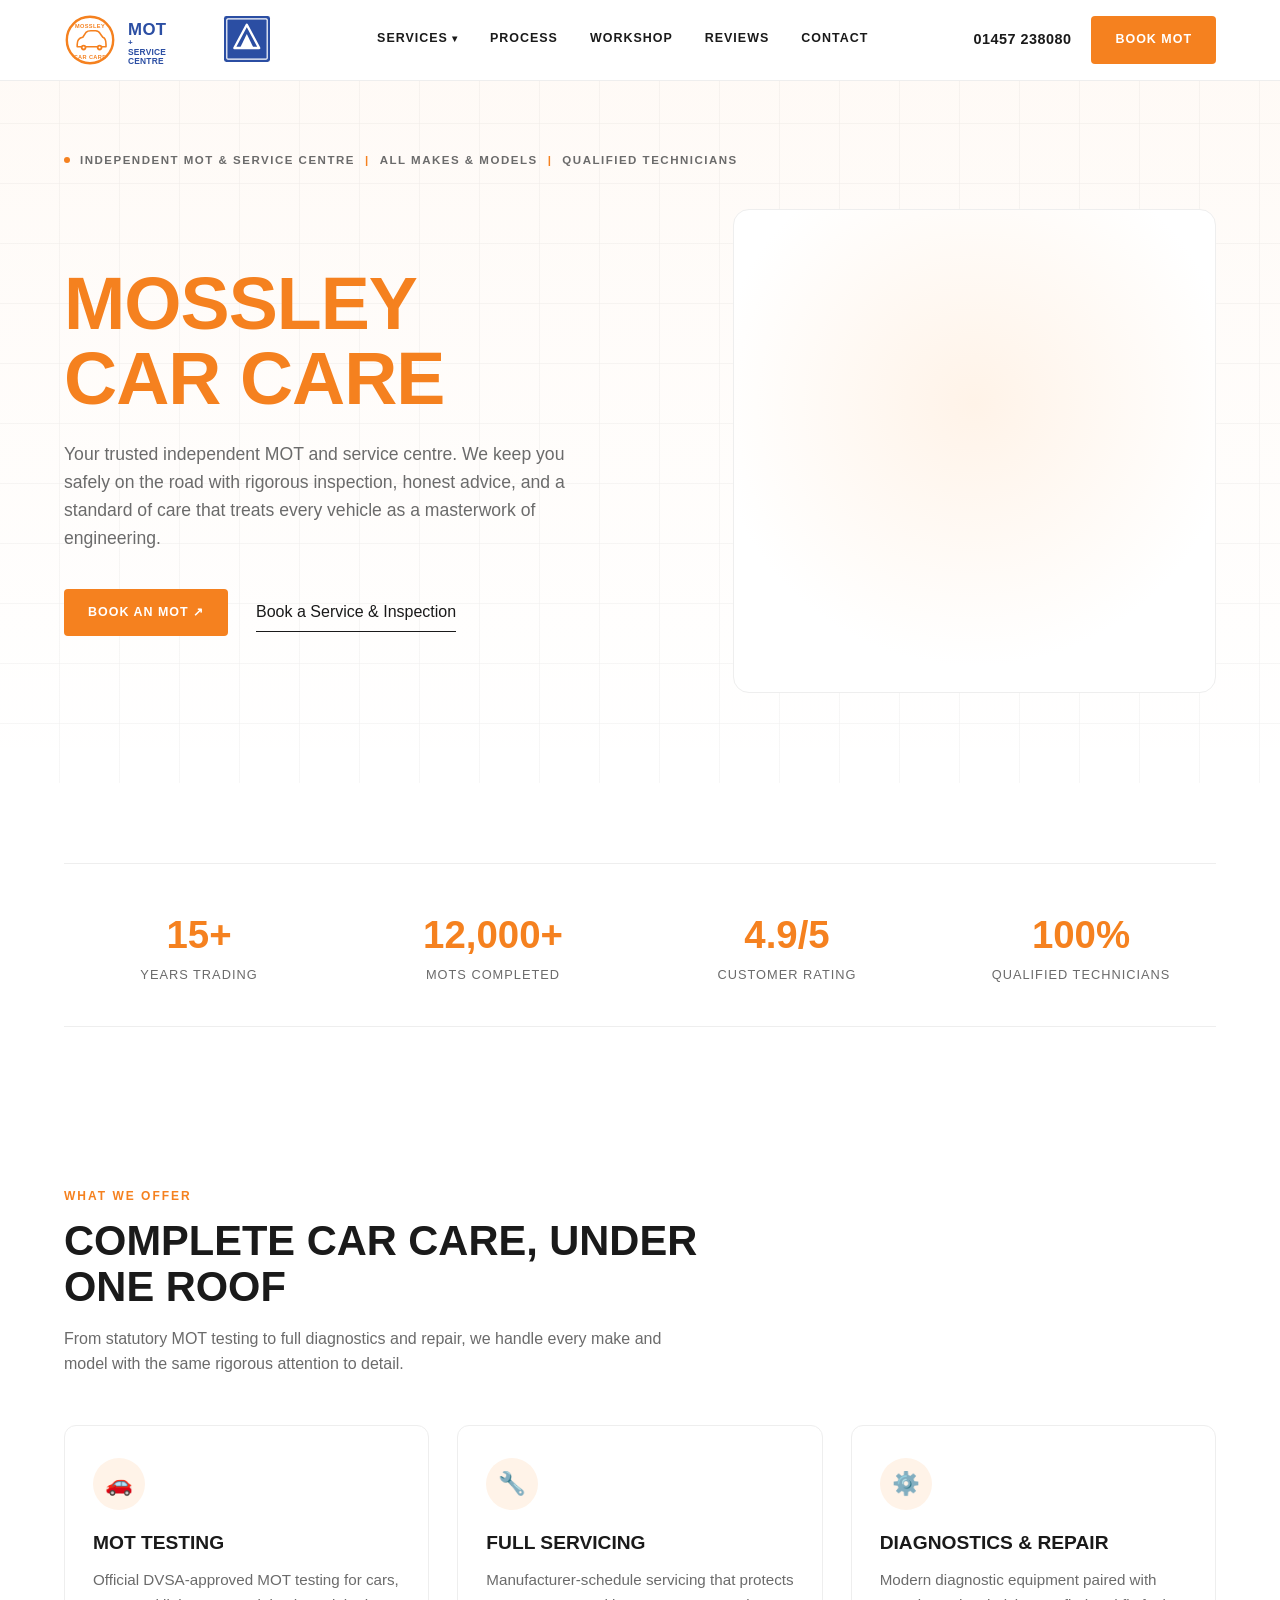
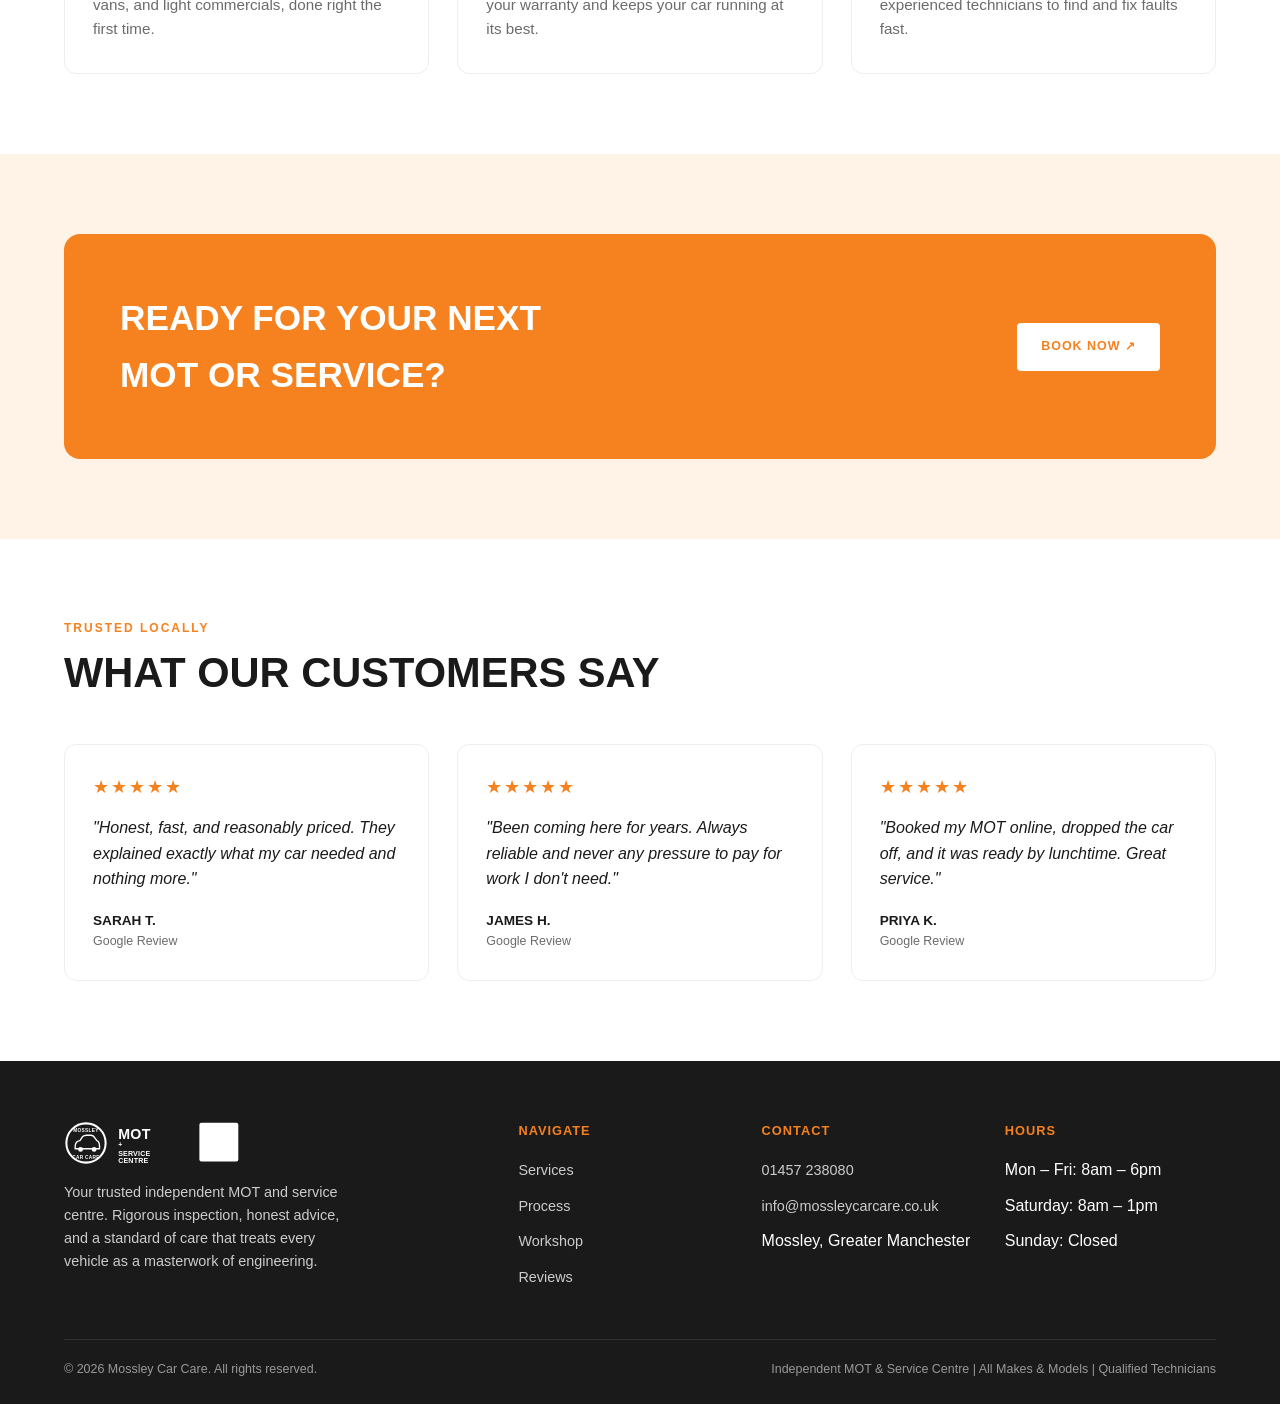
==== index.html @ e3f889cd "Add Tyres & Alignment page (batch 1: tyres, index)" ====
<!DOCTYPE html>
<html lang="en">
<head>
<meta charset="UTF-8">
<meta name="viewport" content="width=device-width, initial-scale=1.0">
<title>Home | Mossley Car Care</title>
<meta name="description" content="Trusted independent MOT and service centre in Mossley. All makes and models, qualified technicians.">
<link rel="stylesheet" href="style.css">
</head>
<body>
<header>
  <div class="nav-wrap">
    <a href="index.html" class="logo">
      <img src="logo.svg" alt="Mossley Car Care - MOT and Service Centre" class="logo-img">
    </a>
    <nav class="main-nav">
      <ul>
        <li class="dropdown">
          <a href="services.html" class="dropdown-toggle">Services <span class="caret">&#9662;</span></a>
          <ul class="dropdown-menu">
            <li><a href="mot-testing.html">MOT Testing</a></li>
            <li><a href="service-inspection.html">Full &amp; Interim Servicing</a></li>
            <li><a href="diagnostics.html">Diagnostics</a></li>
            <li><a href="brakes-suspension.html">Brakes &amp; Suspension</a></li>
            <li><a href="tyres.html">Tyres &amp; Alignment</a></li>
            <li><a href="services.html#air-conditioning">Air Conditioning</a></li>
            <li><a href="services.html#clutch-gearbox">Clutch &amp; Gearbox</a></li>
            <li><a href="services.html#batteries-electrics">Batteries &amp; Electrics</a></li>
            <li><a href="services.html#pre-purchase-inspection">Pre-Purchase Inspection</a></li>
          </ul>
        </li>
        <li><a href="process.html" class="">Process</a></li>
        <li><a href="workshop.html" class="">Workshop</a></li>
        <li><a href="reviews.html" class="">Reviews</a></li>
        <li><a href="contact.html" class="">Contact</a></li>
      </ul>
    </nav>
    <div class="nav-cta">
      <a href="tel:+441457238080" class="phone-link">01457 238080</a>
      <a href="contact.html" class="btn btn-primary">Book MOT</a>
      <button class="hamburger">&#9776;</button>
    </div>
  </div>
</header>

<section class="hero">
  <div class="container">
    <div class="hero-tag">
      <span class="dot"></span> INDEPENDENT MOT &amp; SERVICE CENTRE
      <span class="sep">|</span> ALL MAKES &amp; MODELS
      <span class="sep">|</span> QUALIFIED TECHNICIANS
    </div>
    <div class="hero-grid">
      <div>
        <h1>Mossley<br>Car Care</h1>
        <p class="lead">Your trusted independent MOT and service centre. We keep you safely on the road with rigorous inspection, honest advice, and a standard of care that treats every vehicle as a masterwork of engineering.</p>
        <div class="hero-actions">
          <a href="contact.html" class="btn btn-primary">Book an MOT &#8599;</a>
          <a href="services.html" class="btn-outline">Book a Service &amp; Inspection</a>
        </div>
      </div>
      <div class="hero-visual"></div>
    </div>
  </div>
</section>

<section>
  <div class="container">
    <div class="stats">
      <div class="stat"><div class="num">15+</div><div class="label">Years Trading</div></div>
      <div class="stat"><div class="num">12,000+</div><div class="label">MOTs Completed</div></div>
      <div class="stat"><div class="num">4.9/5</div><div class="label">Customer Rating</div></div>
      <div class="stat"><div class="num">100%</div><div class="label">Qualified Technicians</div></div>
    </div>
  </div>
</section>

<section>
  <div class="container">
    <div class="section-head">
      <div class="eyebrow">What We Offer</div>
      <h2>Complete Car Care, Under One Roof</h2>
      <p>From statutory MOT testing to full diagnostics and repair, we handle every make and model with the same rigorous attention to detail.</p>
    </div>
    <div class="grid grid-3">
      <div class="card">
        <div class="icon-circle">&#128663;</div>
        <h3>MOT Testing</h3>
        <p>Official DVSA-approved MOT testing for cars, vans, and light commercials, done right the first time.</p>
      </div>
      <div class="card">
        <div class="icon-circle">&#128295;</div>
        <h3>Full Servicing</h3>
        <p>Manufacturer-schedule servicing that protects your warranty and keeps your car running at its best.</p>
      </div>
      <div class="card">
        <div class="icon-circle">&#9881;&#65039;</div>
        <h3>Diagnostics &amp; Repair</h3>
        <p>Modern diagnostic equipment paired with experienced technicians to find and fix faults fast.</p>
      </div>
    </div>
  </div>
</section>

<section class="section-alt">
  <div class="container">
    <div class="cta-band">
      <h2>Ready for your next MOT or service?</h2>
      <a href="contact.html" class="btn btn-primary">Book Now &#8599;</a>
    </div>
  </div>
</section>

<section>
  <div class="container">
    <div class="section-head">
      <div class="eyebrow">Trusted Locally</div>
      <h2>What Our Customers Say</h2>
    </div>
    <div class="grid grid-3">
      <div class="review-card">
        <div class="stars">&#9733;&#9733;&#9733;&#9733;&#9733;</div>
        <p class="quote">"Honest, fast, and reasonably priced. They explained exactly what my car needed and nothing more."</p>
        <div class="review-author">Sarah T.</div>
        <div class="review-source">Google Review</div>
      </div>
      <div class="review-card">
        <div class="stars">&#9733;&#9733;&#9733;&#9733;&#9733;</div>
        <p class="quote">"Been coming here for years. Always reliable and never any pressure to pay for work I don't need."</p>
        <div class="review-author">James H.</div>
        <div class="review-source">Google Review</div>
      </div>
      <div class="review-card">
        <div class="stars">&#9733;&#9733;&#9733;&#9733;&#9733;</div>
        <p class="quote">"Booked my MOT online, dropped the car off, and it was ready by lunchtime. Great service."</p>
        <div class="review-author">Priya K.</div>
        <div class="review-source">Google Review</div>
      </div>
    </div>
  </div>
</section>

<footer>
  <div class="container">
    <div class="footer-grid">
      <div>
        <a href="index.html" class="logo" style="margin-bottom:16px;display:flex;">
          <img src="logo.svg" alt="Mossley Car Care" class="logo-img logo-img-footer">
        </a>
        <p style="margin-top:14px;max-width:280px;">Your trusted independent MOT and service centre. Rigorous inspection, honest advice, and a standard of care that treats every vehicle as a masterwork of engineering.</p>
      </div>
      <div>
        <h4>Navigate</h4>
        <ul>
          <li><a href="services.html">Services</a></li>
          <li><a href="process.html">Process</a></li>
          <li><a href="workshop.html">Workshop</a></li>
          <li><a href="reviews.html">Reviews</a></li>
        </ul>
      </div>
      <div>
        <h4>Contact</h4>
        <ul>
          <li><a href="tel:+441457238080">01457 238080</a></li>
          <li><a href="mailto:info@mossleycarcare.co.uk">info@mossleycarcare.co.uk</a></li>
          <li>Mossley, Greater Manchester</li>
        </ul>
      </div>
      <div>
        <h4>Hours</h4>
        <ul>
          <li>Mon &ndash; Fri: 8am &ndash; 6pm</li>
          <li>Saturday: 8am &ndash; 1pm</li>
          <li>Sunday: Closed</li>
        </ul>
      </div>
    </div>
    <div class="footer-bottom">
      <span>&copy; <span id="year"></span> Mossley Car Care. All rights reserved.</span>
      <span>Independent MOT &amp; Service Centre | All Makes &amp; Models | Qualified Technicians</span>
    </div>
  </div>
</footer>
<script src="script.js"></script>
</body>
</html>
---- style.css ----
:root{
  --orange:#f5811f;
  --orange-dark:#d96b0f;
  --orange-light:#fff3e8;
  --black:#1a1a1a;
  --gray:#6b6b6b;
  --border:#eee;
  --white:#ffffff;
}
*{box-sizing:border-box;margin:0;padding:0;}
html{scroll-behavior:smooth;}
body{
  font-family:'Helvetica Neue',Arial,sans-serif;
  color:var(--black);
  background:var(--white);
  line-height:1.6;
}
a{text-decoration:none;color:inherit;}
ul{list-style:none;}
img{max-width:100%;display:block;}
.container{max-width:1200px;margin:0 auto;padding:0 24px;}

/* Header */
header{
  border-bottom:1px solid var(--border);
  position:sticky;top:0;background:#fff;z-index:100;
}
.nav-wrap{
  display:flex;align-items:center;justify-content:space-between;
  padding:14px 24px;max-width:1200px;margin:0 auto;
}
.logo{display:flex;align-items:center;}
nav.main-nav ul{display:flex;gap:32px;}
nav.main-nav > ul > li{position:relative;}
nav.main-nav a{
  font-size:.78rem;letter-spacing:1px;text-transform:uppercase;
  font-weight:600;color:var(--black);
  transition:color .2s;
  padding:6px 0;
  border-bottom:2px solid transparent;
  display:inline-flex;align-items:center;gap:4px;
}
nav.main-nav a:hover, nav.main-nav a.active{
  color:var(--orange);border-color:var(--orange);
}
.caret{font-size:.65rem;transition:transform .2s;}
.dropdown:hover .caret{transform:rotate(180deg);}

/* Dropdown menu */
.dropdown{position:relative;}
.dropdown-menu{
  position:absolute;top:100%;left:-16px;
  background:#fff;border:1px solid var(--border);border-radius:8px;
  box-shadow:0 12px 30px rgba(0,0,0,.08);
  padding:10px;min-width:230px;
  opacity:0;visibility:hidden;transform:translateY(8px);
  transition:opacity .2s, transform .2s, visibility .2s;
  z-index:200;
  display:flex;flex-direction:column;gap:2px;
}
.dropdown:hover .dropdown-menu,
.dropdown.open .dropdown-menu{
  opacity:1;visibility:visible;transform:translateY(0);
}
.dropdown-menu li{width:100%;}
.dropdown-menu a{
  display:block;padding:10px 12px;border-radius:6px;
  font-size:.78rem;letter-spacing:.5px;text-transform:none;
  font-weight:600;color:var(--black);border-bottom:none;
  white-space:nowrap;
}
.dropdown-menu a:hover{background:var(--orange-light);color:var(--orange-dark);}

.btn{
  display:inline-flex;align-items:center;gap:8px;
  padding:12px 22px;font-size:.78rem;letter-spacing:1px;
  text-transform:uppercase;font-weight:700;border-radius:4px;
  border:2px solid transparent;cursor:pointer;transition:all .2s;
}
.btn-primary{background:var(--orange);color:#fff;}
.btn-primary:hover{background:var(--orange-dark);}
.btn-outline{background:transparent;color:var(--black);border-bottom:1px solid var(--black);border-radius:0;padding:6px 0;}
.btn-outline:hover{color:var(--orange);border-color:var(--orange);}
.nav-cta{display:flex;align-items:center;gap:20px;}
.hamburger{display:none;font-size:1.5rem;background:none;border:none;cursor:pointer;}

/* Hero */
.hero{
  position:relative;overflow:hidden;
  background:
    linear-gradient(180deg, rgba(245,129,31,.04), rgba(245,129,31,0)),
    repeating-linear-gradient(0deg, transparent, transparent 59px, var(--border) 60px),
    repeating-linear-gradient(90deg, transparent, transparent 59px, var(--border) 60px);
  padding:70px 0 90px;
}
.hero-tag{
  display:flex;flex-wrap:wrap;gap:10px;align-items:center;
  font-size:.72rem;letter-spacing:1.5px;text-transform:uppercase;
  color:var(--gray);font-weight:600;margin-bottom:40px;
}
.hero-tag .dot{width:6px;height:6px;border-radius:50%;background:var(--orange);}
.hero-tag span.sep{color:var(--orange);}
.hero-grid{display:grid;grid-template-columns:1.3fr 1fr;gap:40px;align-items:center;}
.hero h1{
  font-size:clamp(2.6rem,6vw,4.6rem);
  font-weight:900;color:var(--orange);text-transform:uppercase;
  line-height:1.02;letter-spacing:-1px;margin-bottom:24px;
}
.hero p.lead{font-size:1.1rem;color:var(--gray);max-width:520px;margin-bottom:36px;}
.hero-actions{display:flex;gap:28px;align-items:center;flex-wrap:wrap;}
.hero-visual{
  aspect-ratio:1/1;border-radius:16px;
  background:radial-gradient(circle at 50% 40%, var(--orange-light), #fff 70%);
  border:1px solid var(--border);
}

/* Page header (non-home) */
.page-hero{
  padding:64px 0 40px;border-bottom:1px solid var(--border);
  background:linear-gradient(180deg, var(--orange-light), #fff);
}
.page-hero .eyebrow{
  color:var(--orange);font-weight:700;letter-spacing:2px;
  text-transform:uppercase;font-size:.75rem;margin-bottom:14px;
}
.page-hero h1{font-size:clamp(2rem,4.5vw,3.2rem);font-weight:900;text-transform:uppercase;color:var(--black);margin-bottom:16px;}
.page-hero p{color:var(--gray);max-width:640px;font-size:1.05rem;}

section{padding:80px 0;}
.section-alt{background:var(--orange-light);}
.section-head{max-width:640px;margin-bottom:48px;}
.section-head .eyebrow{color:var(--orange);font-weight:700;letter-spacing:2px;text-transform:uppercase;font-size:.75rem;margin-bottom:12px;}
.section-head h2{font-size:clamp(1.7rem,3.5vw,2.6rem);font-weight:900;text-transform:uppercase;line-height:1.1;}
.section-head p{color:var(--gray);margin-top:16px;}

/* Cards / grids */
.grid{display:grid;gap:28px;}
.grid-3{grid-template-columns:repeat(3,1fr);}
.grid-2{grid-template-columns:repeat(2,1fr);}
.card{
  border:1px solid var(--border);border-radius:12px;padding:32px 28px;
  background:#fff;transition:box-shadow .2s, transform .2s;
  scroll-margin-top:100px;
}
.card:hover{box-shadow:0 12px 30px rgba(245,129,31,.12);transform:translateY(-4px);}
.card .num{
  font-weight:900;color:var(--orange);font-size:.85rem;letter-spacing:1px;margin-bottom:14px;
}
.card h3{font-size:1.2rem;font-weight:800;text-transform:uppercase;margin-bottom:10px;}
.card p{color:var(--gray);font-size:.95rem;}
.icon-circle{
  width:52px;height:52px;border-radius:50%;background:var(--orange-light);
  display:flex;align-items:center;justify-content:center;font-size:1.4rem;margin-bottom:18px;color:var(--orange);
}

/* Steps (process) */
.steps{display:flex;flex-direction:column;}
.step{
  display:grid;grid-template-columns:90px 1fr;gap:24px;
  padding:32px 0;border-bottom:1px solid var(--border);
}
.step:last-child{border-bottom:none;}
.step .step-num{
  font-size:2.4rem;font-weight:900;color:var(--orange-light);
  -webkit-text-stroke:1.5px var(--orange);
}
.step h3{font-size:1.3rem;font-weight:800;text-transform:uppercase;margin-bottom:8px;}
.step p{color:var(--gray);}

/* Stats */
.stats{display:flex;justify-content:space-between;flex-wrap:wrap;gap:24px;border-top:1px solid var(--border);border-bottom:1px solid var(--border);padding:40px 0;}
.stat{text-align:center;flex:1;min-width:140px;}
.stat .num{font-size:2.4rem;font-weight:900;color:var(--orange);}
.stat .label{font-size:.8rem;text-transform:uppercase;letter-spacing:1px;color:var(--gray);}

/* Reviews */
.review-card{border:1px solid var(--border);border-radius:12px;padding:28px;background:#fff;}
.stars{color:var(--orange);letter-spacing:2px;margin-bottom:14px;font-size:1.1rem;}
.review-card p.quote{color:var(--black);margin-bottom:18px;font-style:italic;}
.review-author{font-weight:800;text-transform:uppercase;font-size:.85rem;}
.review-source{color:var(--gray);font-size:.78rem;}

/* Contact */
.contact-grid{display:grid;grid-template-columns:1fr 1fr;gap:48px;}
.contact-info .info-block{margin-bottom:28px;}
.contact-info h4{text-transform:uppercase;font-size:.8rem;letter-spacing:1px;color:var(--orange);font-weight:700;margin-bottom:8px;}
.contact-info p{color:var(--black);}
form{display:flex;flex-direction:column;gap:16px;}
form label{font-size:.78rem;text-transform:uppercase;letter-spacing:1px;font-weight:700;color:var(--black);}
form input, form textarea, form select{
  padding:13px 14px;border:1px solid var(--border);border-radius:6px;font-size:.95rem;font-family:inherit;background:#fafafa;
}
form input:focus, form textarea:focus, form select:focus{outline:none;border-color:var(--orange);background:#fff;}
.map-box{
  border-radius:12px;border:1px solid var(--border);
  background:repeating-linear-gradient(45deg, var(--orange-light), var(--orange-light) 10px, #fff 10px, #fff 20px);
  min-height:260px;display:flex;align-items:center;justify-content:center;
  color:var(--gray);font-weight:700;text-transform:uppercase;font-size:.85rem;letter-spacing:1px;
}

/* CTA band */
.cta-band{
  background:var(--orange);color:#fff;border-radius:16px;padding:56px;
  display:flex;justify-content:space-between;align-items:center;flex-wrap:wrap;gap:24px;
}
.cta-band h2{font-size:clamp(1.6rem,3vw,2.2rem);font-weight:900;text-transform:uppercase;max-width:500px;}
.cta-band .btn-primary{background:#fff;color:var(--orange);}
.cta-band .btn-primary:hover{background:#f2f2f2;}

/* Footer */
footer{background:var(--black);color:#fff;padding:60px 0 24px;}
.footer-grid{display:grid;grid-template-columns:2fr 1fr 1fr 1fr;gap:32px;margin-bottom:40px;}
.footer-grid h4{text-transform:uppercase;font-size:.8rem;letter-spacing:1px;color:var(--orange);margin-bottom:16px;}
.footer-grid p, .footer-grid a{color:#ccc;font-size:.9rem;}
.footer-grid ul li{margin-bottom:10px;}
.footer-grid a:hover{color:var(--orange);}
.footer-bottom{
  border-top:1px solid #333;padding-top:20px;
  display:flex;justify-content:space-between;flex-wrap:wrap;gap:12px;
  font-size:.78rem;color:#999;
}

/* Logo image */
.logo-img{
  height:52px;width:auto;display:block;
}
.logo-img-footer{
  height:44px;filter:brightness(0) invert(1);
}
.phone-link{
  font-weight:800;color:var(--black);font-size:.9rem;letter-spacing:.5px;
  transition:color .2s;
}
.phone-link:hover{color:var(--orange);}

@media(max-width:900px){
  nav.main-nav{display:none;}
  nav.main-nav.open{
    display:block;position:absolute;top:100%;left:0;right:0;
    background:#fff;border-bottom:1px solid var(--border);
    padding:16px 24px;
  }
  nav.main-nav.open ul{flex-direction:column;gap:0;}
  nav.main-nav.open .dropdown-menu{
    position:static;opacity:1;visibility:visible;transform:none;
    box-shadow:none;border:none;padding:0 0 0 16px;display:none;
  }
  nav.main-nav.open .dropdown.open .dropdown-menu{display:flex;}
  .hamburger{display:block;}
  .hero-grid{grid-template-columns:1fr;}
  .hero-visual{display:none;}
  .grid-3{grid-template-columns:1fr;}
  .grid-2{grid-template-columns:1fr;}
  .contact-grid{grid-template-columns:1fr;}
  .footer-grid{grid-template-columns:1fr 1fr;}
  .step{grid-template-columns:60px 1fr;}
  .phone-link{display:none;}
  .logo-img{height:42px;}
}
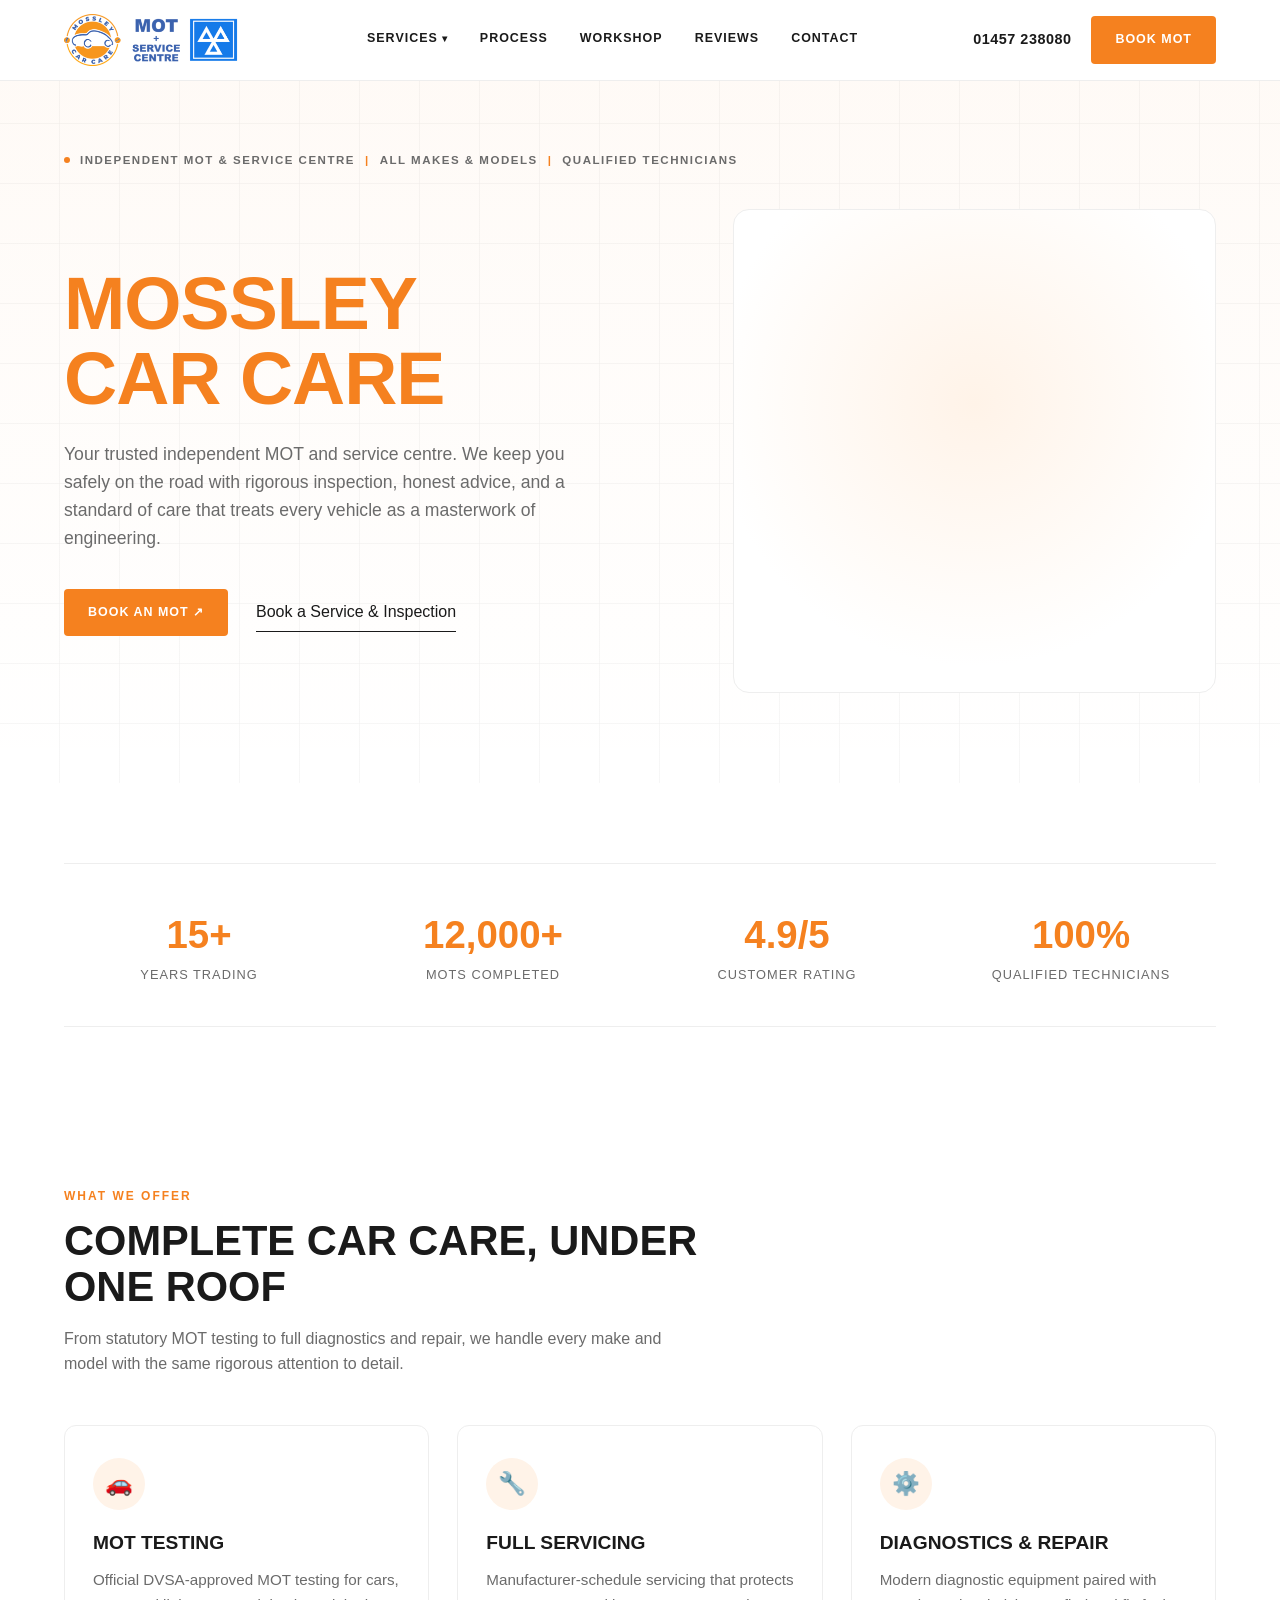
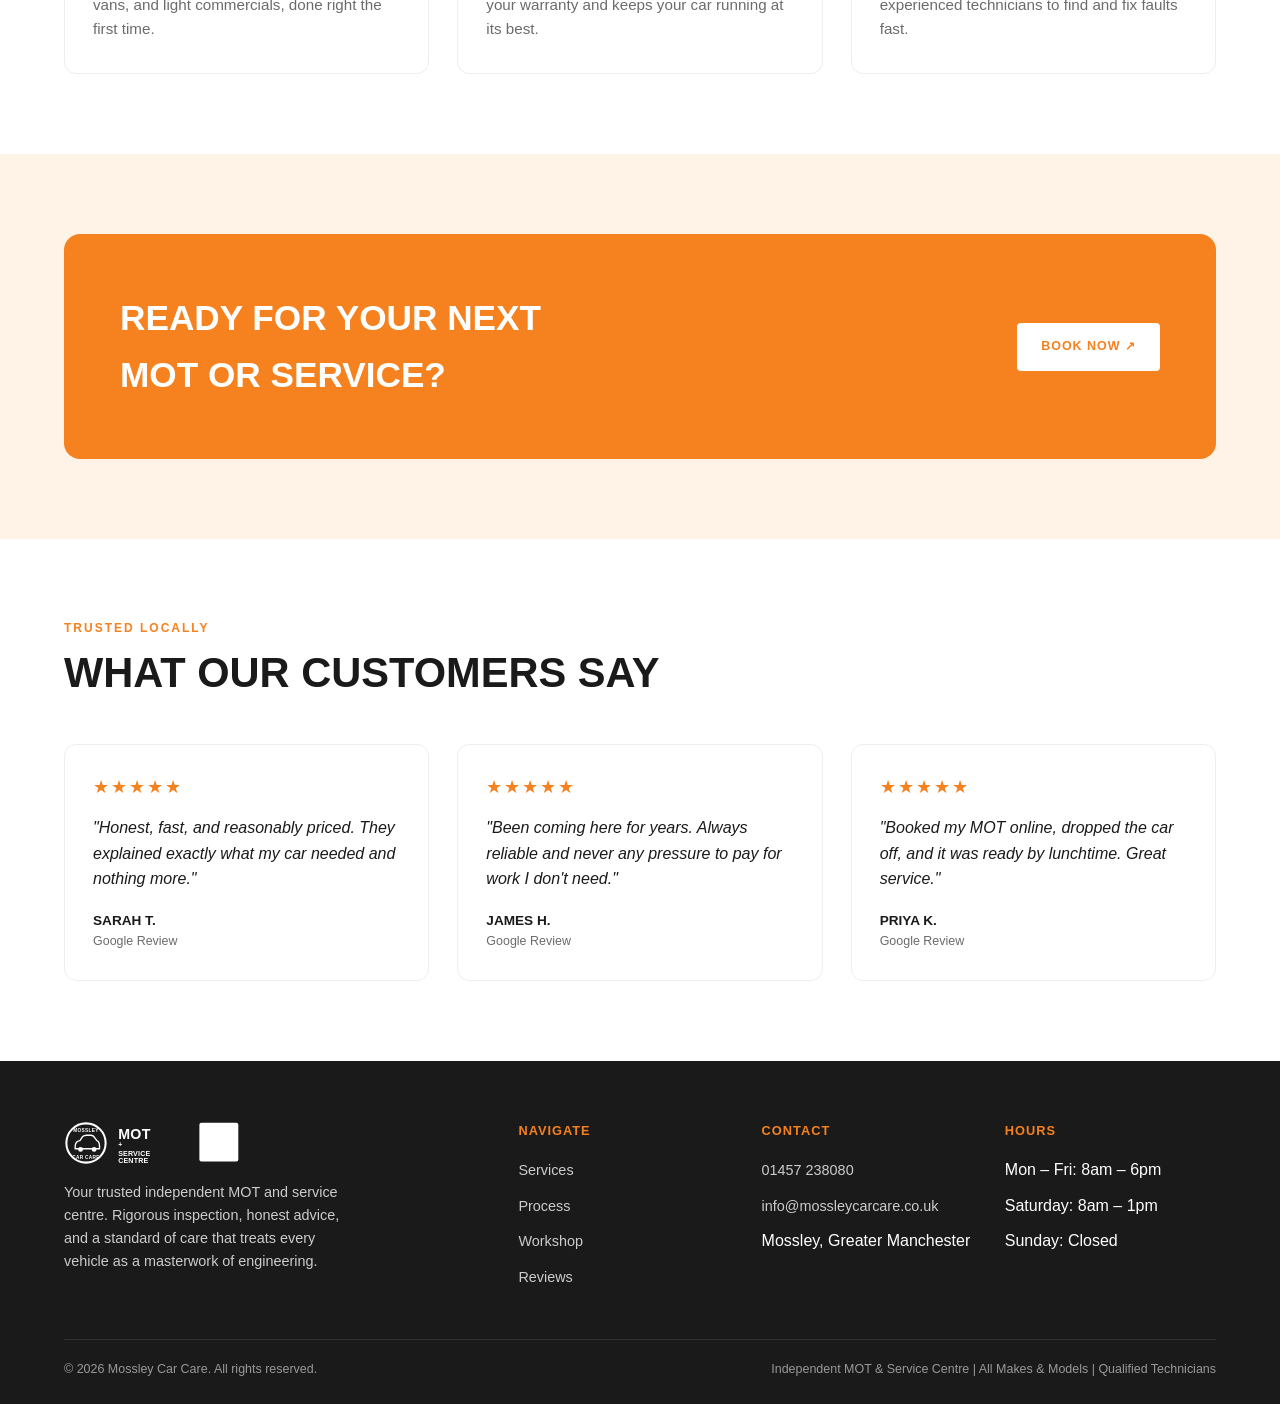
==== commit 5978a608: "Update logo image source in index.html" ====
--- a/index.html
+++ b/index.html
@@ -11,7 +11,7 @@
 <header>
   <div class="nav-wrap">
     <a href="index.html" class="logo">
-      <img src="logo.svg" alt="Mossley Car Care - MOT and Service Centre" class="logo-img">
+      <img src="logo-mossley-car-care-mot-service-centre-mot-372x103.png" alt="Mossley Car Care - MOT and Service Centre" class="logo-img">
     </a>
     <nav class="main-nav">
       <ul>
@@ -23,10 +23,9 @@
             <li><a href="diagnostics.html">Diagnostics</a></li>
             <li><a href="brakes-suspension.html">Brakes &amp; Suspension</a></li>
             <li><a href="tyres.html">Tyres &amp; Alignment</a></li>
-            <li><a href="services.html#air-conditioning">Air Conditioning</a></li>
-            <li><a href="services.html#clutch-gearbox">Clutch &amp; Gearbox</a></li>
-            <li><a href="services.html#batteries-electrics">Batteries &amp; Electrics</a></li>
-            <li><a href="services.html#pre-purchase-inspection">Pre-Purchase Inspection</a></li>
+            <li><a href="air-conditioning.html">Air Conditioning</a></li>
+            <li><a href="exhaust.html">Exhaust</a></li>
+            <li><a href="batteries-electrics.html">Batteries &amp; Electrics</a></li>
           </ul>
         </li>
         <li><a href="process.html" class="">Process</a></li>
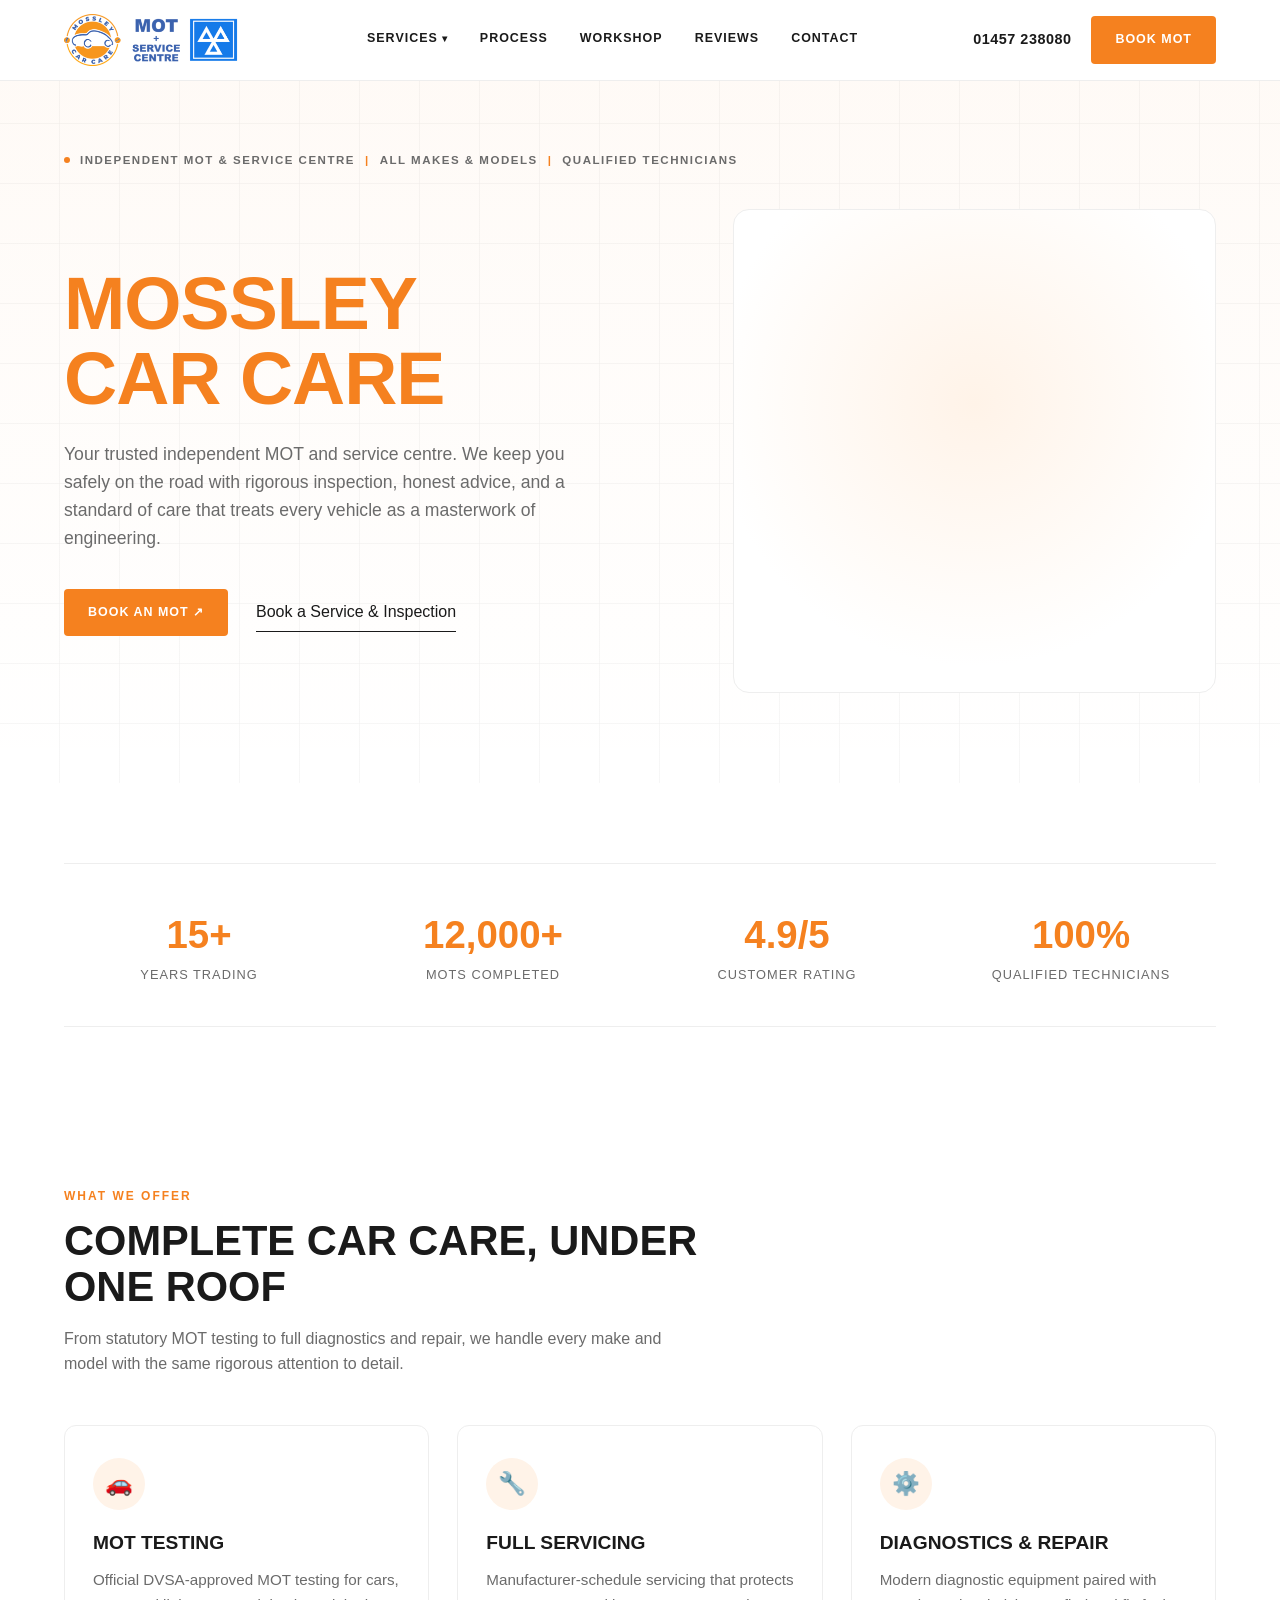
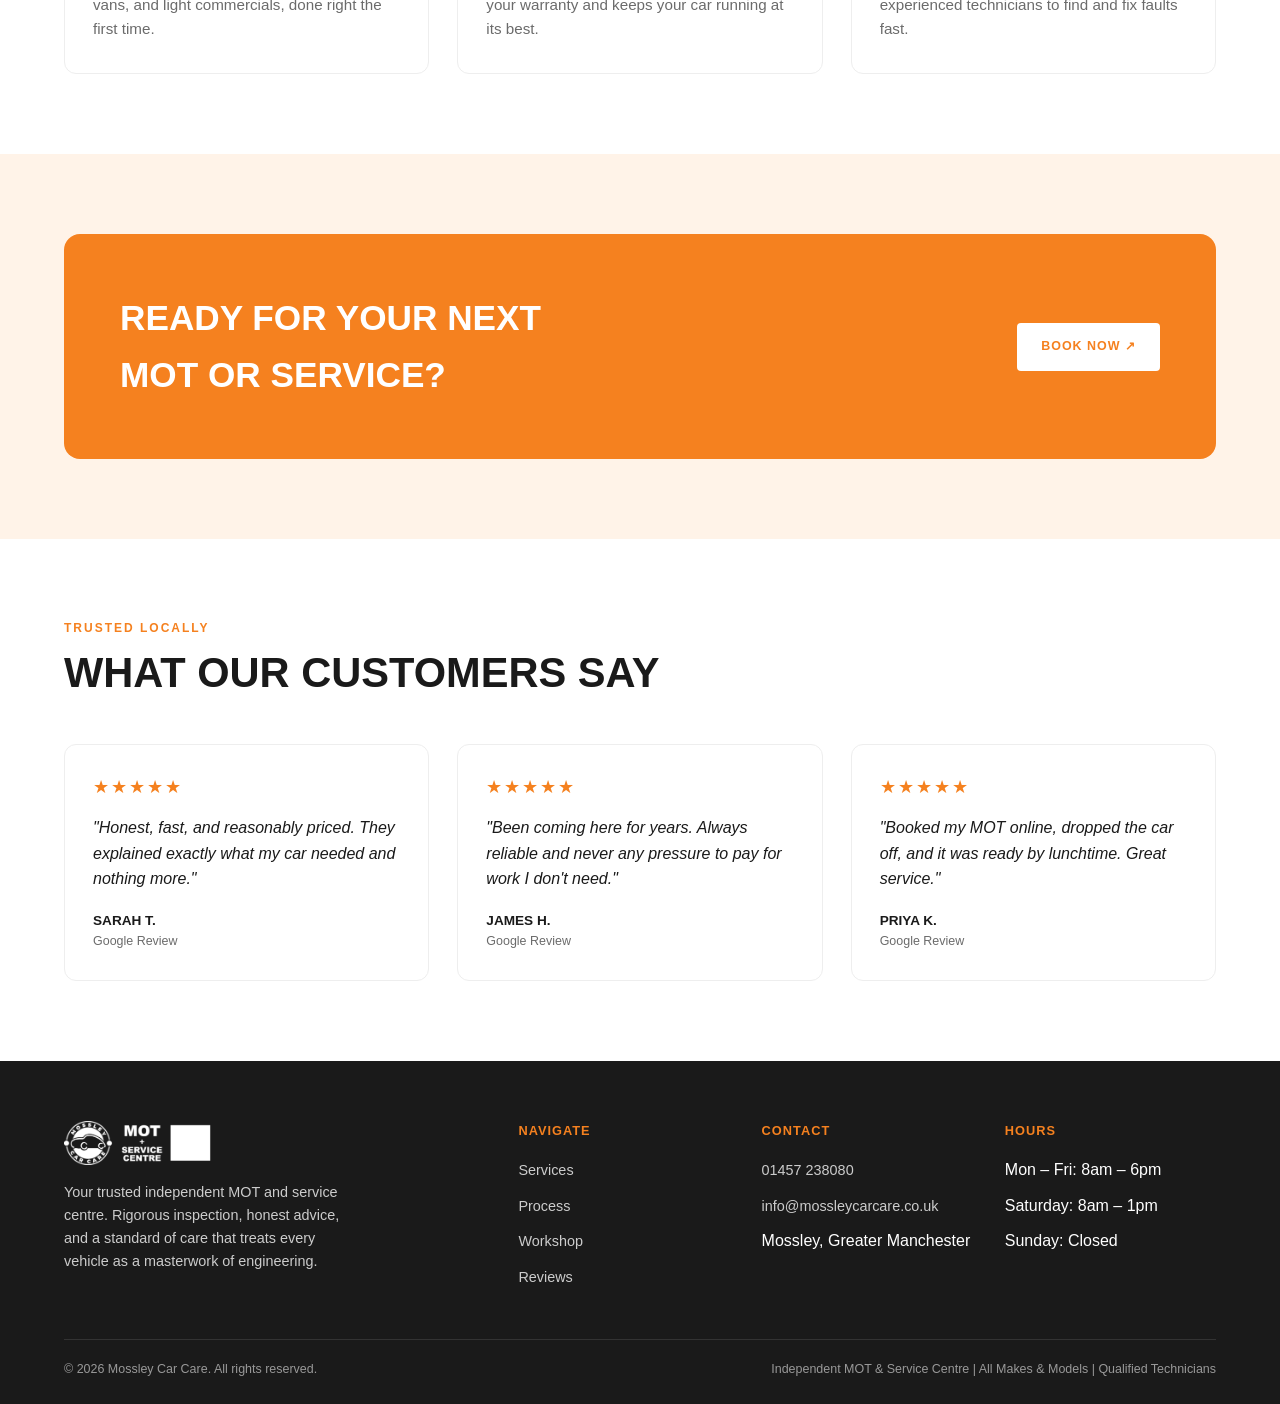
==== commit bd73af4e: "Update footer logo image in index.html" ====
--- a/index.html
+++ b/index.html
@@ -144,7 +144,7 @@
     <div class="footer-grid">
       <div>
         <a href="index.html" class="logo" style="margin-bottom:16px;display:flex;">
-          <img src="logo.svg" alt="Mossley Car Care" class="logo-img logo-img-footer">
+          <img src="logo-mossley-car-care-mot-service-centre-mot-372x103.png" alt="Mossley Car Care" class="logo-img logo-img-footer">
         </a>
         <p style="margin-top:14px;max-width:280px;">Your trusted independent MOT and service centre. Rigorous inspection, honest advice, and a standard of care that treats every vehicle as a masterwork of engineering.</p>
       </div>
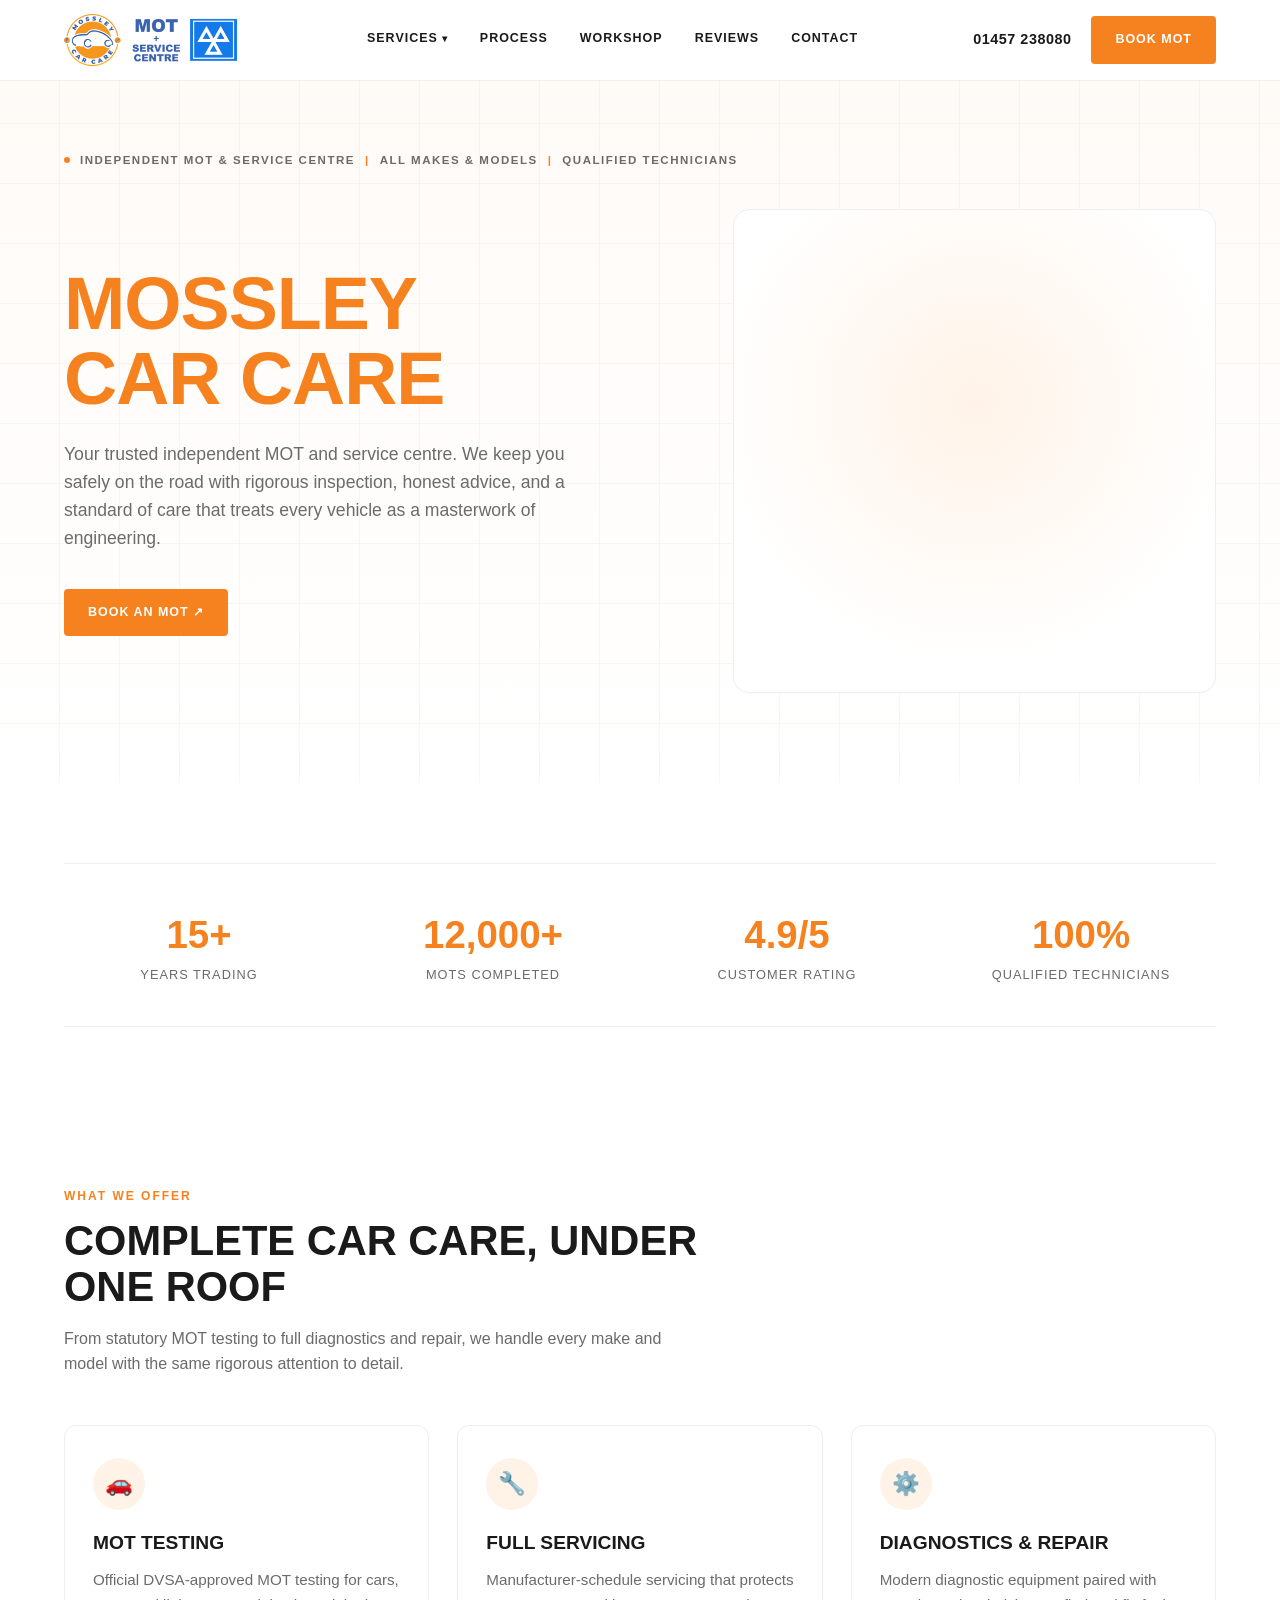
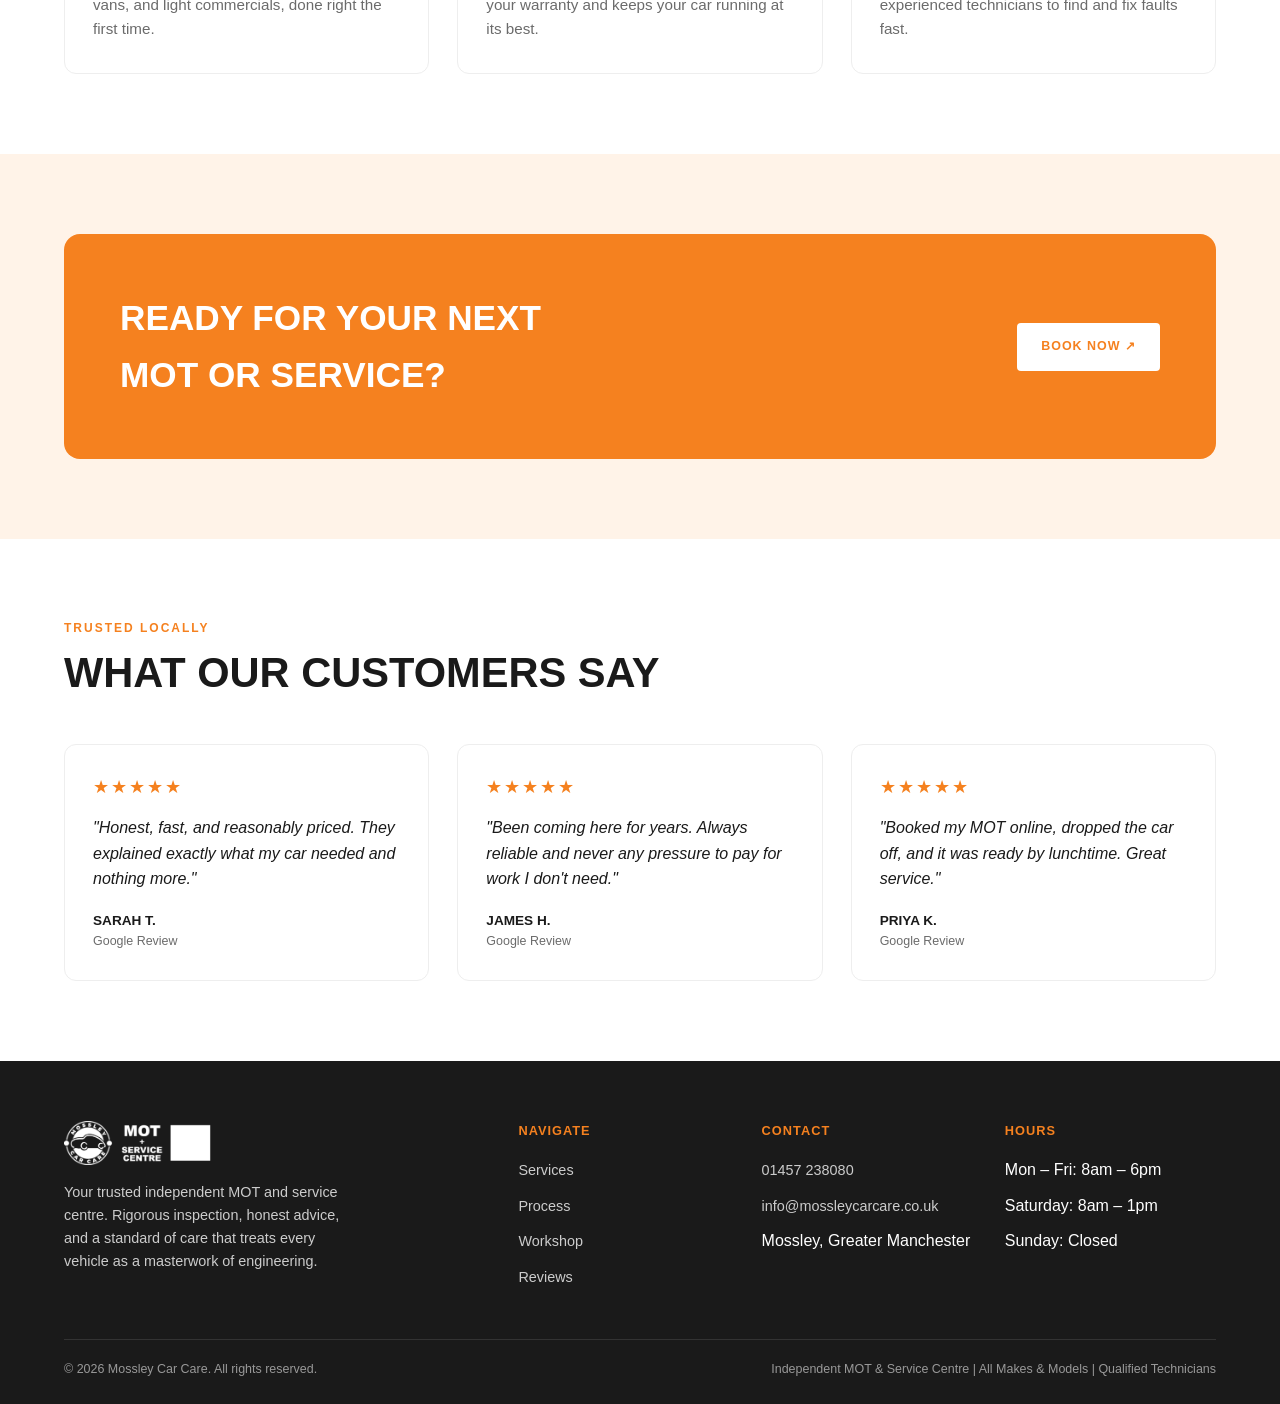
==== commit 9cd9d01d: "Remove 'Book a Service & Inspection' link" ====
--- a/index.html
+++ b/index.html
@@ -55,7 +55,6 @@
         <p class="lead">Your trusted independent MOT and service centre. We keep you safely on the road with rigorous inspection, honest advice, and a standard of care that treats every vehicle as a masterwork of engineering.</p>
         <div class="hero-actions">
           <a href="contact.html" class="btn btn-primary">Book an MOT &#8599;</a>
-          <a href="services.html" class="btn-outline">Book a Service &amp; Inspection</a>
         </div>
       </div>
       <div class="hero-visual"></div>
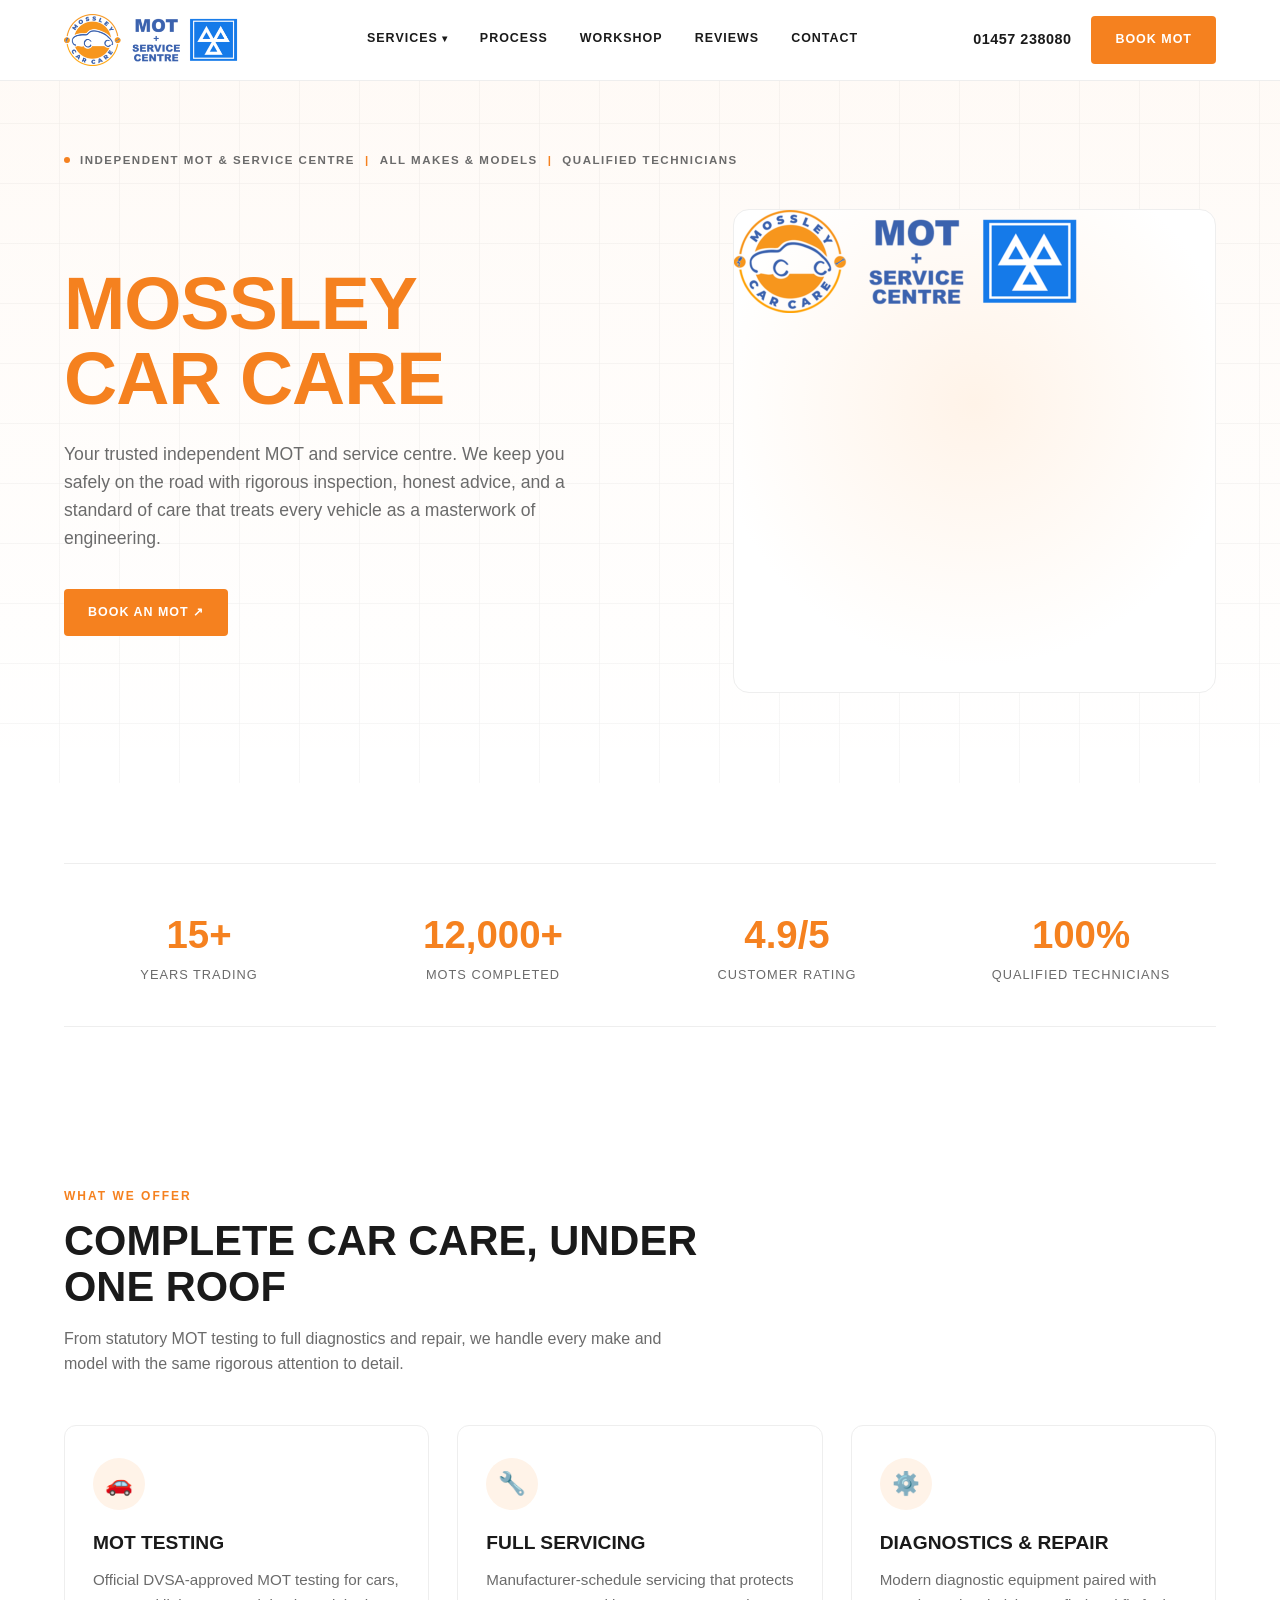
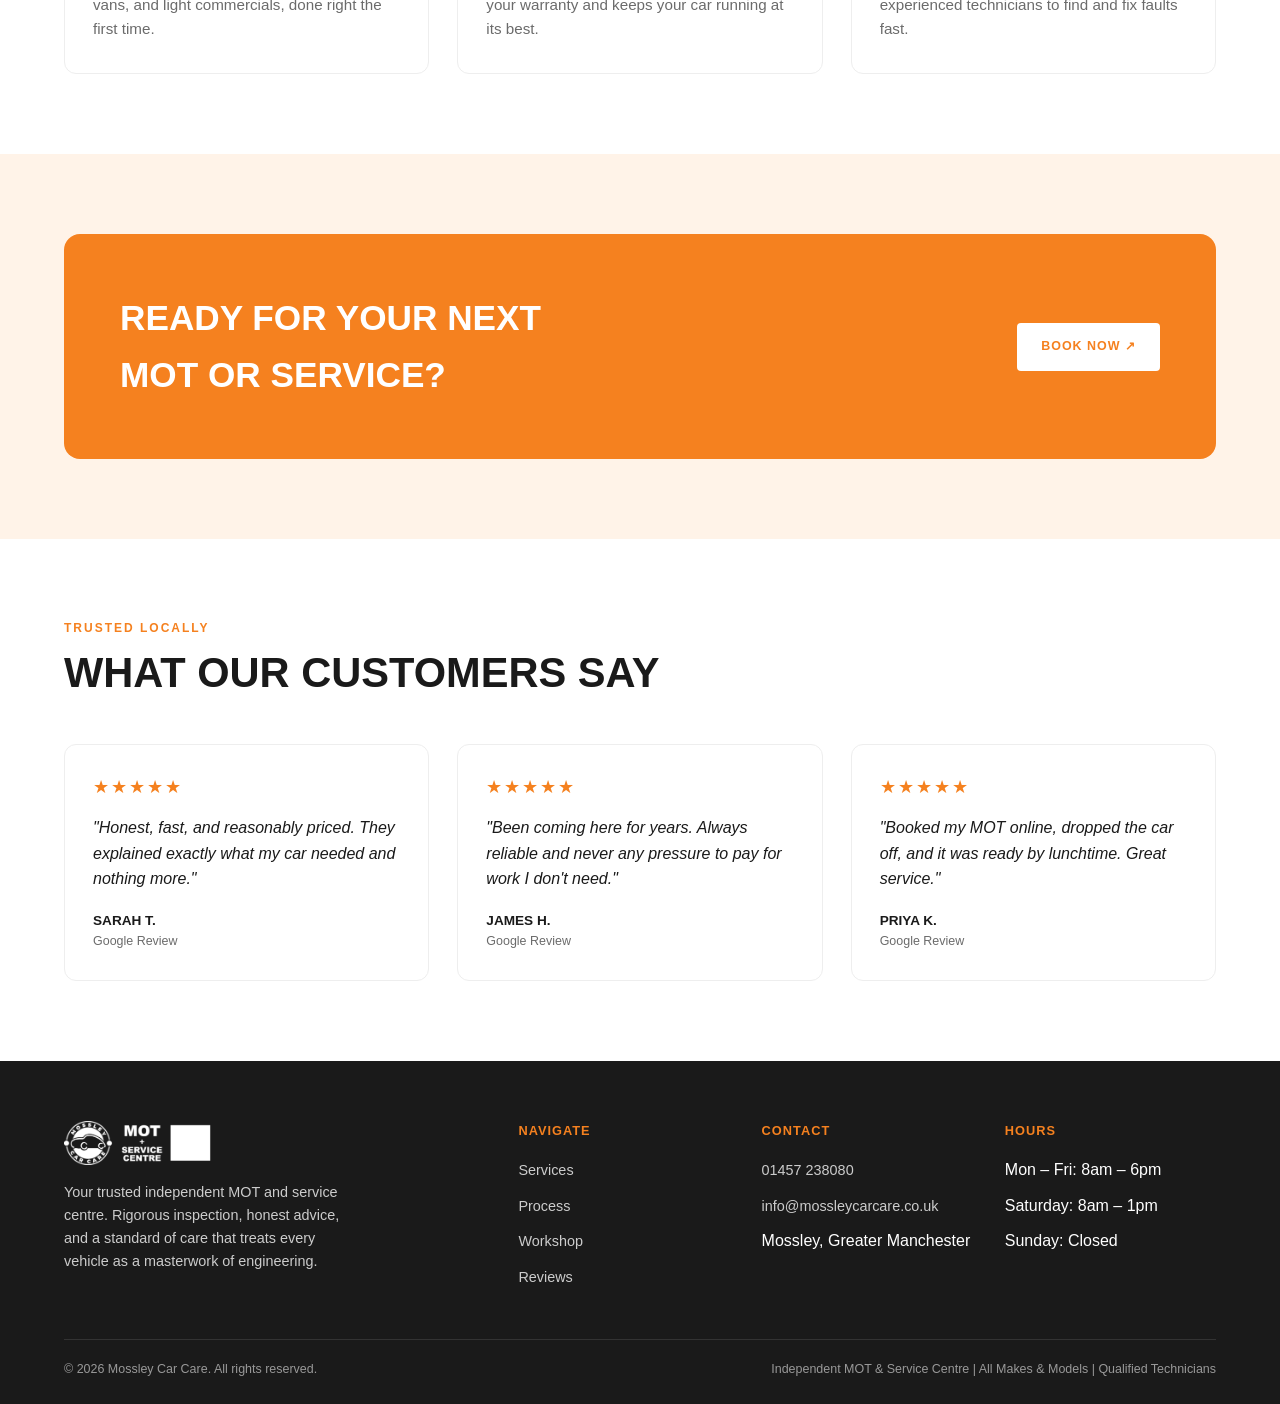
==== commit 6ac35f97: "Update index.html" ====
--- a/index.html
+++ b/index.html
@@ -57,7 +57,9 @@
           <a href="contact.html" class="btn btn-primary">Book an MOT &#8599;</a>
         </div>
       </div>
-      <div class="hero-visual"></div>
+      <div class="hero-visual">
+  <img src="logo-mossley-car-care-mot-service-centre-mot-372x103.png" alt="Mossley Car Care logo" class="hero-logo-img">
+</div>
     </div>
   </div>
 </section>
